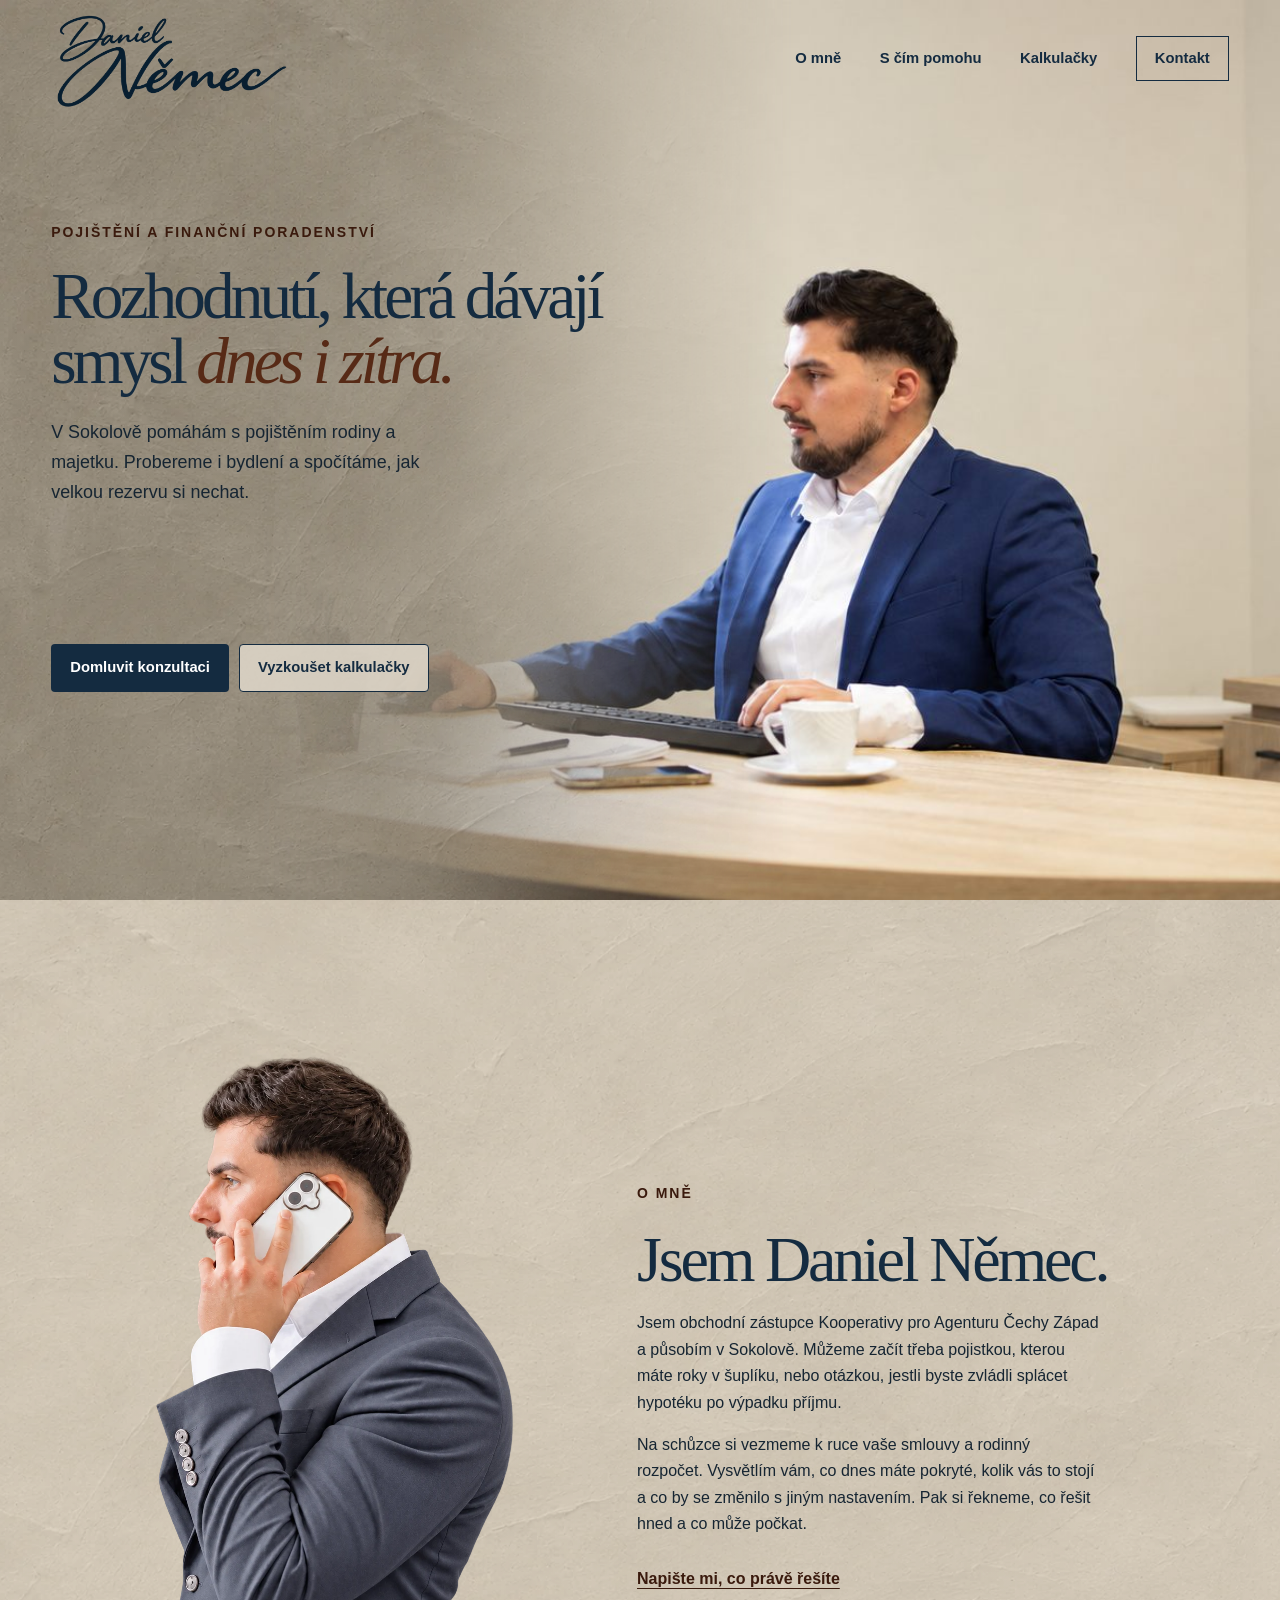
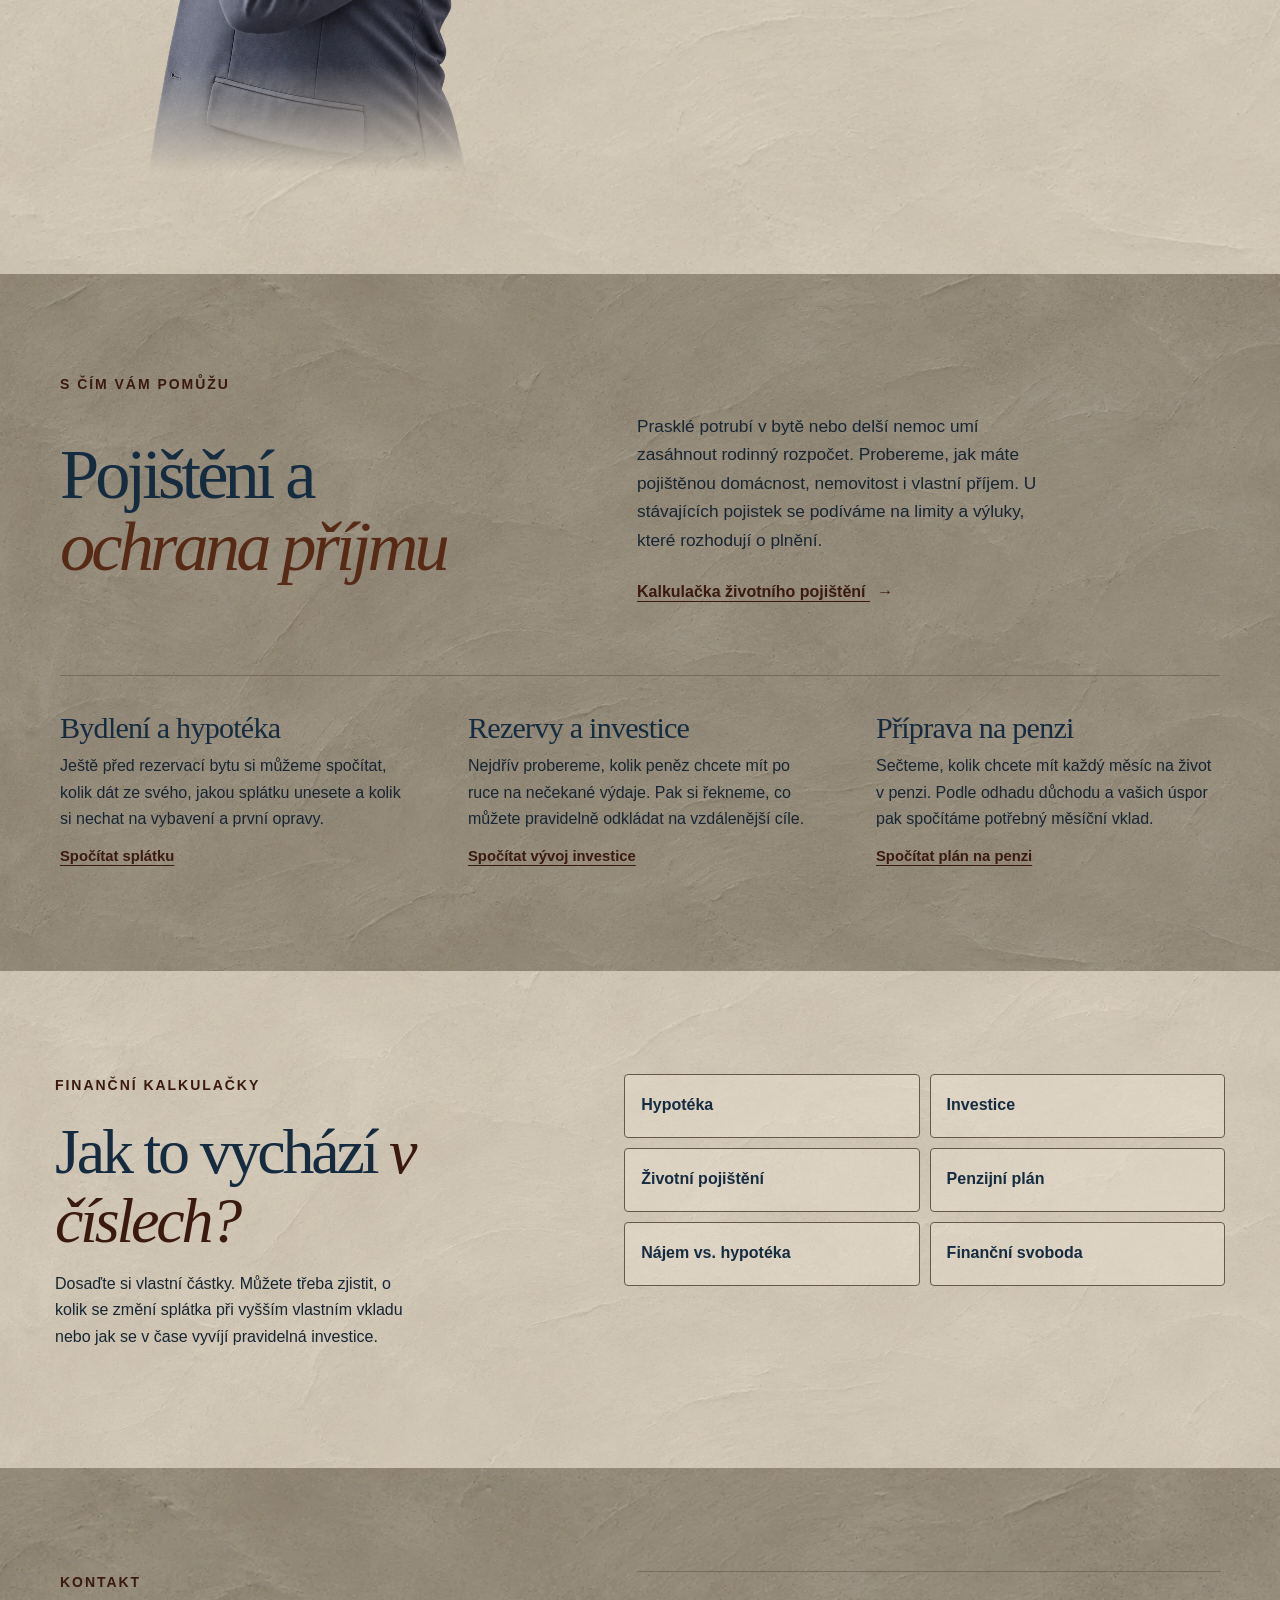
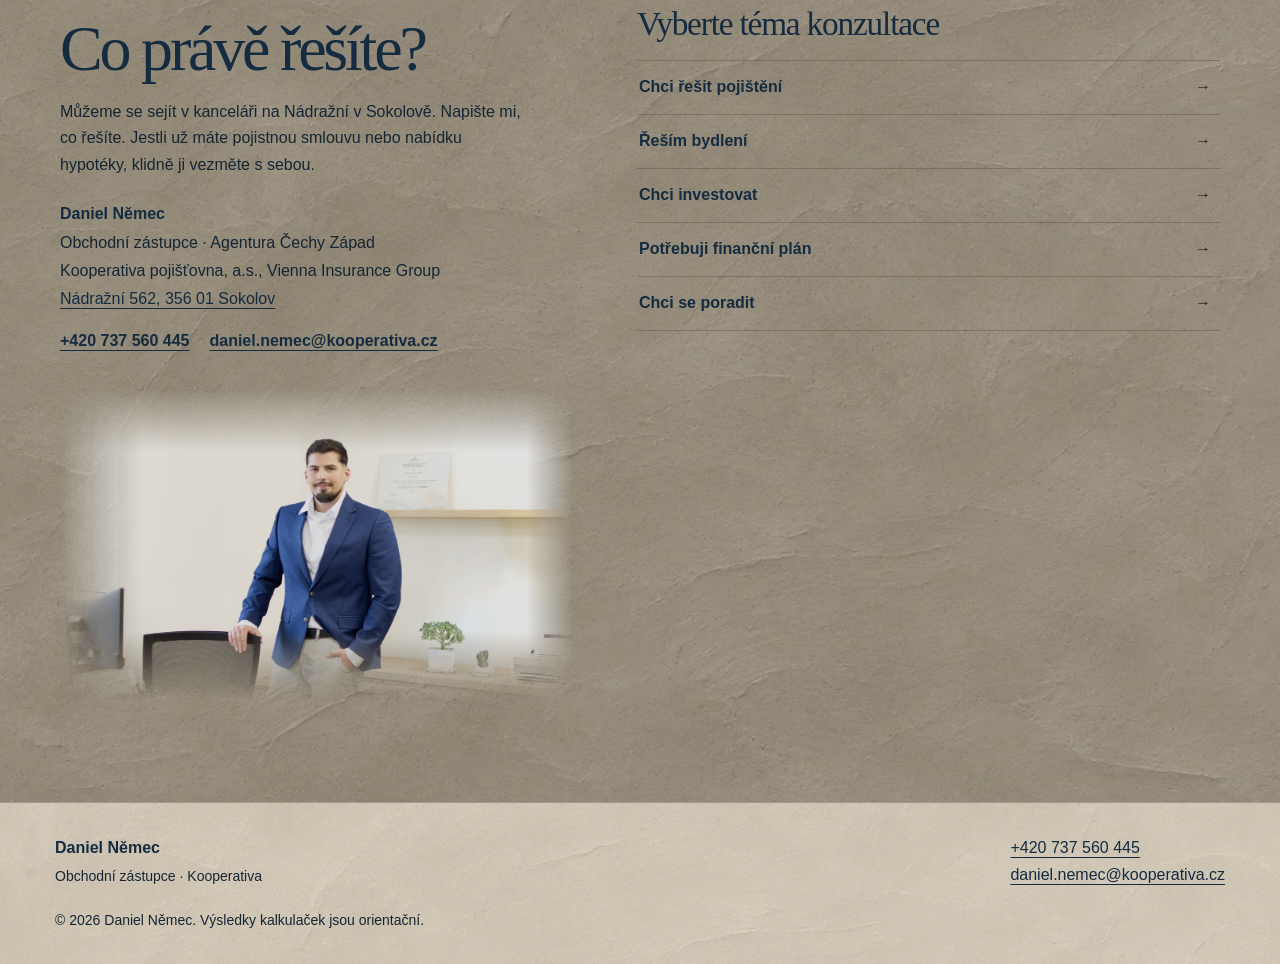
==== index.html @ 89a4170e "Add personal Sokolov-focused copy and search metadata" ====
<!doctype html>
<html lang="cs">
<head>
  <meta charset="utf-8">
  <meta name="viewport" content="width=device-width, initial-scale=1">
  <meta name="description" content="Daniel Němec, obchodní zástupce Kooperativy v Sokolově. Probereme pojištění rodiny a majetku, bydlení a finanční rezervy. Domluvte si schůzku na Nádražní 562.">
  <meta name="theme-color" content="#f8f6f1">
  <title>Finanční poradce v Sokolově | Daniel Němec</title>
  <link rel="canonical" href="https://mnanalysiscz-collab.github.io/DanielNemecweb/">
  <script type="application/ld+json">
    {
      "@context": "https://schema.org",
      "@type": "Person",
      "@id": "https://mnanalysiscz-collab.github.io/DanielNemecweb/#daniel-nemec",
      "name": "Daniel Němec",
      "url": "https://mnanalysiscz-collab.github.io/DanielNemecweb/",
      "image": "https://mnanalysiscz-collab.github.io/DanielNemecweb/assets/daniel-kancelar.webp",
      "jobTitle": "Obchodní zástupce Kooperativy",
      "telephone": "+420737560445",
      "email": "daniel.nemec@kooperativa.cz",
      "affiliation": {
        "@type": "Organization",
        "name": "Kooperativa pojišťovna, a.s., Vienna Insurance Group",
        "url": "https://www.koop.cz/"
      },
      "workLocation": {
        "@type": "Place",
        "address": {
          "@type": "PostalAddress",
          "streetAddress": "Nádražní 562",
          "addressLocality": "Sokolov",
          "postalCode": "356 01",
          "addressCountry": "CZ"
        }
      }
    }
  </script>
  <link rel="stylesheet" href="styles.css?v=kontakt-na-sterce-1">
  <script src="script.js?v=scroll-cisty-1" defer></script>
</head>
<body class="home-page">
  <a class="skip-link" href="#top">Přejít k obsahu</a>
  <header class="site-header">
    <div class="header-inner">
      <a class="brand" href="index.html" aria-label="Daniel Němec – úvod">
        <img src="assets/logo-daniel-nemec-smycka.webp" alt="Daniel Němec" width="860" height="381">
      </a>
      <button class="menu-toggle" type="button" aria-expanded="false" aria-controls="site-nav">Menu</button>
      <nav class="main-nav" id="site-nav" aria-label="Hlavní navigace">
        <a href="index.html#o-mne">O mně</a>
        <a href="index.html#sluzby">S čím pomohu</a>
        <a href="kalkulacky.html">Kalkulačky</a>
        <a class="nav-cta" href="index.html#kontakt">Kontakt</a>
      </nav>
    </div>
  </header>
  <main id="top" tabindex="-1">
    <section class="hero" aria-labelledby="hero-title">
      <img class="hero-photo" src="assets/hero-wide.jpg" alt="Daniel Němec při práci v kanceláři" width="1875" height="839" fetchpriority="high">
      <div class="container hero-inner">
        <div class="hero-copy">
          <p class="section-label">Pojištění a finanční poradenství</p>
          <h1 id="hero-title">Rozhodnutí, která dávají smysl <em>dnes i zítra.</em></h1>
          <p class="hero-lead">V Sokolově pomáhám s pojištěním rodiny a majetku. Probereme i bydlení a spočítáme, jak velkou rezervu si nechat.</p>
          <div class="hero-actions">
            <a class="button button-primary" href="#kontakt">Domluvit konzultaci</a>
            <a class="button button-outline" href="kalkulacky.html">Vyzkoušet kalkulačky</a>
          </div>
        </div>
      </div>
    </section>

    <section class="plaster-section plaster-section--light" id="o-mne" aria-labelledby="about-title">
      <div class="container section about">
        <figure class="portrait">
          <img src="assets/daniel-portret-cely.webp" alt="Daniel Němec při telefonátu" width="1024" height="1536" loading="lazy" decoding="async">
        </figure>
        <div class="about-copy">
          <p class="section-label">O mně</p>
          <h2 id="about-title">Jsem Daniel Němec.</h2>
          <p>Jsem obchodní zástupce Kooperativy pro Agenturu Čechy Západ a působím v Sokolově. Můžeme začít třeba pojistkou, kterou máte roky v šuplíku, nebo otázkou, jestli byste zvládli splácet hypotéku po výpadku příjmu.</p>
          <p>Na schůzce si vezmeme k ruce vaše smlouvy a rodinný rozpočet. Vysvětlím vám, co dnes máte pokryté, kolik vás to stojí a co by se změnilo s jiným nastavením. Pak si řekneme, co řešit hned a co může počkat.</p>
          <a class="text-link" href="#kontakt">Napište mi, co právě řešíte</a>
        </div>
      </div>
    </section>

    <section class="section services" id="sluzby" aria-labelledby="services-title">
      <div class="container services-inner">
        <h2 class="section-label" id="services-title">S čím vám pomůžu</h2>
        <article class="service-feature">
          <h3>Pojištění a <em>ochrana příjmu</em></h3>
          <div class="service-feature-copy">
            <p>Prasklé potrubí v bytě nebo delší nemoc umí zasáhnout rodinný rozpočet. Probereme, jak máte pojištěnou domácnost, nemovitost i vlastní příjem. U stávajících pojistek se podíváme na limity a výluky, které rozhodují o plnění.</p>
            <a class="text-link service-feature-link" href="kalkulacky.html#insurance">Kalkulačka životního pojištění <span aria-hidden="true">→</span></a>
          </div>
        </article>
        <div class="service-list">
          <article>
            <h3>Bydlení a hypotéka</h3>
            <p>Ještě před rezervací bytu si můžeme spočítat, kolik dát ze svého, jakou splátku unesete a kolik si nechat na vybavení a první opravy.</p>
            <a class="text-link" href="kalkulacky.html#mortgage">Spočítat splátku</a>
          </article>
          <article>
            <h3>Rezervy a investice</h3>
            <p>Nejdřív probereme, kolik peněz chcete mít po ruce na nečekané výdaje. Pak si řekneme, co můžete pravidelně odkládat na vzdálenější cíle.</p>
            <a class="text-link" href="kalkulacky.html#investment">Spočítat vývoj investice</a>
          </article>
          <article>
            <h3>Příprava na penzi</h3>
            <p>Sečteme, kolik chcete mít každý měsíc na život v penzi. Podle odhadu důchodu a vašich úspor pak spočítáme potřebný měsíční vklad.</p>
            <a class="text-link" href="kalkulacky.html#pension">Spočítat plán na penzi</a>
          </article>
        </div>
      </div>
    </section>

    <section class="section tools" id="kalkulacky" aria-labelledby="tools-title">
      <div class="container tools-inner">
        <div>
          <p class="section-label">Finanční kalkulačky</p>
          <h2 id="tools-title">Jak to vychází <em>v číslech?</em></h2>
          <p>Dosaďte si vlastní částky. Můžete třeba zjistit, o kolik se změní splátka při vyšším vlastním vkladu nebo jak se v čase vyvíjí pravidelná investice.</p>
        </div>
        <nav class="tool-links" aria-label="Vyberte kalkulačku">
          <a href="kalkulacky.html#mortgage">Hypotéka</a>
          <a href="kalkulacky.html#investment">Investice</a>
          <a href="kalkulacky.html#insurance">Životní pojištění</a>
          <a href="kalkulacky.html#pension">Penzijní plán</a>
          <a href="kalkulacky.html#rentbuy">Nájem vs. hypotéka</a>
          <a href="kalkulacky.html#freedom">Finanční svoboda</a>
        </nav>
      </div>
    </section>

    <section class="plaster-section" id="kontakt" aria-labelledby="contact-title">
      <div class="container section contact">
        <div class="contact-copy">
          <p class="section-label">Kontakt</p>
          <h2 id="contact-title">Co právě řešíte?</h2>
          <p>Můžeme se sejít v kanceláři na Nádražní v Sokolově. Napište mi, co řešíte. Jestli už máte pojistnou smlouvu nebo nabídku hypotéky, klidně ji vezměte s sebou.</p>
          <address>
            <strong>Daniel Němec</strong>
            <span>Obchodní zástupce · Agentura Čechy Západ</span>
            <span>Kooperativa pojišťovna, a.s., Vienna Insurance Group</span>
            <a href="https://www.google.com/maps/search/?api=1&amp;query=N%C3%A1dra%C5%BEn%C3%AD+562%2C+Sokolov">Nádražní 562, 356 01 Sokolov</a>
          </address>
          <div class="contact-direct">
            <a href="tel:+420737560445">+420 737 560 445</a>
            <a href="mailto:daniel.nemec@kooperativa.cz">daniel.nemec@kooperativa.cz</a>
          </div>
        </div>
        <div class="contact-journey">
          <div class="contact-step" id="futureStep">
            <h3>Vyberte téma konzultace</h3>
            <div class="future-picker" role="group" aria-label="Téma konzultace">
              <button class="future-option" type="button" data-future="Jistota pro rodinu" data-message="Ochrana příjmu a rodiny">Chci řešit pojištění <span aria-hidden="true">→</span></button>
              <button class="future-option" type="button" data-future="Vlastní bydlení" data-message="Hypotéka a financování bydlení">Řeším bydlení <span aria-hidden="true">→</span></button>
              <button class="future-option" type="button" data-future="Finanční nezávislost" data-message="Investice a budování majetku">Chci investovat <span aria-hidden="true">→</span></button>
              <button class="future-option" type="button" data-future="Dlouhodobý finanční plán" data-message="Komplexní finanční plán">Potřebuji finanční plán <span aria-hidden="true">→</span></button>
              <button class="future-option" type="button" data-future="Chci se poradit" data-message="Obecný dotaz – chci se poradit">Chci se poradit <span aria-hidden="true">→</span></button>
            </div>
            <noscript><p>Formulář vyžaduje JavaScript. Můžete mi napsat přímo na <a href="mailto:daniel.nemec@kooperativa.cz">daniel.nemec@kooperativa.cz</a>.</p></noscript>
          </div>

          <div class="contact-step" id="formStep" hidden>
            <form class="contact-form" id="contactForm" action="https://formsubmit.co/daniel.nemec@kooperativa.cz" method="POST" novalidate>
              <input type="hidden" name="_subject" id="contactSubject" value="Nová poptávka z webu Daniela Němce">
              <input type="hidden" name="_template" value="table">
              <input type="text" name="_honey" tabindex="-1" autocomplete="off" hidden>
              <input type="hidden" name="tema" id="futureInput">
              <div class="contact-form-head">
                <div><h3>Nechte mi na sebe kontakt</h3><p id="selectedFuture"></p></div>
                <button class="text-link" id="changeFuture" type="button">Změnit téma</button>
              </div>
              <div class="form-row">
                <label>Jméno a příjmení<input type="text" name="jmeno" autocomplete="name" required></label>
                <label>Telefon<input type="tel" name="telefon" autocomplete="tel" required></label>
              </div>
              <label>E-mail<input type="email" name="email" autocomplete="email" required></label>
              <label><span>Co aktuálně řešíte? <span class="contact-optional">(volitelné)</span></span><textarea name="zprava" rows="4" placeholder="Stačí pár vět."></textarea></label>
              <label class="consent"><input type="checkbox" name="souhlas" value="ano" required><span>Souhlasím se zpracováním údajů za účelem zpětného kontaktování.</span></label>
              <button class="button button-primary" type="submit">Odeslat zprávu <span aria-hidden="true">→</span></button>
              <p class="contact-note">Zpráva přijde na daniel.nemec@kooperativa.cz. První rozhovor je nezávazný.</p>
              <p class="contact-note">Odeslání zajišťuje <a href="https://formsubmit.co/privacy.pdf" target="_blank" rel="noopener noreferrer">FormSubmit</a>. Před odesláním můžete být vyzváni k ověření proti spamu.</p>
              <p class="form-status" id="formStatus" role="status"></p>
            </form>
          </div>
        </div>
        <figure class="contact-photo">
          <img class="office-photo" src="assets/daniel-kancelar.webp" alt="Daniel Němec v kanceláři v Sokolově" width="1600" height="1068" loading="lazy" decoding="async">
        </figure>
      </div>
    </section>
  </main>

  <footer class="site-footer">
    <div class="container footer-inner">
      <div><strong>Daniel Němec</strong><p>Obchodní zástupce · Kooperativa</p></div>
      <div class="footer-contact"><a href="tel:+420737560445">+420 737 560 445</a><a href="mailto:daniel.nemec@kooperativa.cz">daniel.nemec@kooperativa.cz</a></div>
      <p class="footer-legal">© <span id="year">2026</span> Daniel Němec. Výsledky kalkulaček jsou orientační.</p>
    </div>
  </footer>
  <script src="contact.js?v=kontakt-na-sterce-1" defer></script>
</body>
</html>
---- styles.css ----
:root {
  --ink: #142b40;
  --muted: #162532;
  --paper: #f8f6f1;
  --plaster-image: url("assets/sterka-beton-relief.webp");
  --plaster-tone: linear-gradient(#2b262138, #2b262138);
  --plaster-light-tone: linear-gradient(#f5ebdd70, #f5ebdd70);
  --plaster-dark-tone: linear-gradient(#22232bce, #22232bce);
  --plaster-base: #c3baaa;
  --brand-height: clamp(88px, 7.7vw, 112px);
  --header-height: calc(var(--brand-height) + 12px);
  --white: #fff;
  --line: #dbd9d4;
  --accent: #3a1a0d;
  --accent-light: #f3b399;
  --serif: Georgia, "Times New Roman", serif;
  --sans: "Segoe UI", Arial, sans-serif;
}
* { box-sizing: border-box; }
html { scroll-behavior: smooth; scroll-padding-top: calc(var(--header-height) + 12px); }
body { margin: 0; background: var(--plaster-base); color: var(--ink); font: 1rem/1.65 var(--sans); }
img { display: block; max-width: 100%; height: auto; }
a { color: inherit; text-underline-offset: .23em; }
button, input, textarea, select { font: inherit; }
button { cursor: pointer; }
:focus-visible { outline: 2px solid var(--accent); outline-offset: 4px; }
[hidden] { display: none !important; }
.container { width: min(1170px, 100% - 104px); margin-inline: auto; }
.section { padding-block: clamp(64px, 8vw, 112px); }
h1, h2, h3 { margin: 0; font-family: var(--serif); font-weight: 400; line-height: 1.08; }
h2 { font-size: clamp(2.45rem, 5vw, 4.45rem); letter-spacing: -.05em; }
h3 { font-size: 1.62rem; }
em { color: var(--accent); }
.section-label { display: block; margin: 0 0 20px; color: var(--accent); font-size: .875rem; font-weight: 700; letter-spacing: .14em; text-transform: uppercase; }
.skip-link { position: fixed; z-index: 20; top: 12px; left: 12px; padding: 12px; background: var(--white); opacity: 0; pointer-events: none; }
.skip-link:focus { opacity: 1; pointer-events: auto; }
.site-header {
  --active-brand-height: var(--brand-height);
  position: fixed;
  inset: 0 0 auto;
  z-index: 10;
  background:
    var(--plaster-tone),
    var(--plaster-base) var(--plaster-image) center 42% / cover no-repeat;
  border-bottom: 1px solid #a2998c;
}
.header-inner { width: min(1290px, 100% - 104px); min-height: calc(var(--active-brand-height) + 12px); margin-inline: auto; display: flex; align-items: center; justify-content: space-between; gap: 24px; }
.brand {
  display: flex;
  align-items: center;
  flex-shrink: 0;
  height: var(--active-brand-height);
  transition: height .3s ease;
}
.brand img {
  width: auto;
  height: 100%;
  transform-origin: left center;
  transition: transform .25s ease, filter .25s ease;
}
.brand:focus-visible img {
  transform: translateY(-2px) scale(1.035);
  filter: drop-shadow(0 3px 7px #63301d55);
}
@media (hover: hover) {
  .brand:hover img {
    transform: translateY(-2px) scale(1.035);
    filter: drop-shadow(0 3px 7px #63301d55);
  }
}
.site-header.is-compact { --active-brand-height: clamp(43px, 4.2vw, 57px); }
.header-inner { transition: min-height .3s ease; }
.calculator-page { padding-top: calc(var(--header-height) + 1px); }
.main-nav { display: flex; align-items: center; gap: clamp(18px, 3vw, 42px); }
.main-nav a { font-size: .925rem; font-weight: 650; text-decoration: none; }
.main-nav a:hover, .main-nav a[aria-current] { color: var(--accent); text-decoration: underline; }
.main-nav .nav-cta { border: 1px solid var(--ink); padding: 9px 18px; }
.menu-toggle { display: none; }

.home-page {
  --home-content-width: min(1600px, 100% - clamp(56px, 8vw, 150px));
}
.home-page .site-header {
  pointer-events: none;
  background: transparent;
  border: 0;
}
.home-page .header-inner > * { pointer-events: auto; }
.home-page .site-header::before {
  content: "";
  position: absolute;
  inset: 0 0 -30px;
  z-index: -1;
  background:
    var(--plaster-tone),
    var(--plaster-base) var(--plaster-image) center 42% / cover no-repeat;
  mask-image: linear-gradient(#000 0 calc(100% - 38px), transparent);
  opacity: 0;
  transition: opacity .2s ease;
}
.home-page .site-header.is-past-hero::before { opacity: 1; }
.home-page .header-inner {
  width: var(--home-content-width);
}
.home-page .site-header:not(.is-compact) {
  --active-brand-height: calc(var(--brand-height) + clamp(5px, .52vw, 10px));
}

.hero {
  position: relative;
  isolation: isolate;
  overflow: hidden;
  background:
    var(--plaster-tone),
    var(--plaster-base) var(--plaster-image) left center / cover no-repeat;
}
.hero-photo {
  position: absolute;
  z-index: -1;
  inset: 0;
  width: 100%;
  height: 100%;
  object-fit: cover;
  object-position: 62% center;
  mask-image: linear-gradient(90deg, transparent 20%, #0002 34%, #000a 49%, #000 62%);
}
.hero-inner {
  display: grid;
  align-items: center;
  min-height: clamp(540px, 49vw, 715px);
  padding-block: 48px;
}
.home-page .hero-inner {
  width: var(--home-content-width);
  min-height: 100vh;
  min-height: 100svh;
  padding-top: calc(48px + var(--header-height));
}
.hero-copy {
  max-width: min(55%, 610px);
  margin-block-start: clamp(0px, calc(30svh - 186px), 112px);
}
.hero-copy > :is(.section-label, h1, .hero-lead) {
  position: relative;
  inset-block-start: clamp(-12px, calc(34px - 5svh), 0px);
}
.hero h1 { font-size: clamp(3rem, 5.1vw, 5.3rem); line-height: .99; letter-spacing: -.06em; }
.hero h1 em { color: #572a16; display: inline-block; }
.hero-lead { max-width: 410px; margin: 25px 0 clamp(42px, 3.1vw, 56px); color: var(--muted); font-size: clamp(1rem, 1.4vw, 1.14rem); }
@media (min-width: 721px) and (min-height: 650px) {
  .home-page .hero {
    /* Anchor the vertical crop at the top edge of the monitor in the photo. */
    --monitor-position: .375;
  }
  .home-page .hero-photo { object-position: 62% calc(100% * var(--monitor-position)); }
  .home-page .hero-inner {
    --hero-title-size: clamp(3rem, min(5.1vw, calc(17svh - 3.4rem)), 5.3rem);
    --hero-monitor-top: calc(100svh * var(--monitor-position));
    align-content: start;
    padding-top: max(
      calc(var(--header-height) + 18px),
      calc(var(--hero-monitor-top) - 3.6rem - .9 * var(--hero-title-size))
    );
  }
  .home-page .hero-copy { margin-block-start: 0; }
  .home-page .hero-copy > :is(.section-label, h1, .hero-lead) { inset-block-start: 0; }
  .home-page .hero h1 { font-size: var(--hero-title-size); }
  .home-page .hero-actions { padding-block-start: min(100px, calc(15svh - 40px), calc((100vw - 720px) / 3)); }
}
.hero-actions { display: flex; flex-wrap: wrap; gap: 10px; }
.hero .button-outline { background: #ded6c9df; }
.hero .button-outline:hover { background: #e9e0d2; }
.button { display: inline-flex; justify-content: center; align-items: center; min-height: 48px; padding: 10px 18px; border: 1px solid transparent; border-radius: 4px; font-size: .925rem; line-height: 1.35; font-weight: 700; text-decoration: none; }
.button-primary { background: var(--ink); color: var(--white); }
.button-primary:hover { background: #26465e; }
.button-outline { border-color: var(--ink); color: var(--ink); }
.button-outline:hover { background: #ffffff75; }
.text-link { display: inline-block; padding: 0; border: 0; background: none; color: var(--accent); font-weight: 700; text-decoration: underline; text-underline-offset: .25em; }

.plaster-section {
  background:
    var(--plaster-tone),
    var(--plaster-base) var(--plaster-image) center / cover no-repeat;
}
.plaster-section--light { --plaster-tone: var(--plaster-light-tone); }
.about {
  width: min(1160px, var(--home-content-width));
  display: grid;
  grid-template-columns: minmax(0, .88fr) minmax(0, 1fr);
  align-items: center;
  gap: clamp(30px, 5vw, 80px);
}
.portrait { margin: 0; }
.portrait img {
  width: 100%;
  height: auto;
  mask-image: linear-gradient(to bottom, #000 86%, transparent 100%);
}
.about-copy p:not(.section-label), .contact-copy > p:not(.section-label) { max-width: 52ch; color: var(--muted); }
.about-copy a { margin-top: 12px; }
.services {
  background:
    var(--plaster-tone),
    var(--plaster-base) var(--plaster-image) center 58% / cover no-repeat;
}
.services-inner { width: min(1160px, var(--home-content-width)); }
.services .section-label { font-family: var(--sans); }
.service-feature {
  display: grid;
  grid-template-columns: minmax(0, .88fr) minmax(0, 1fr);
  align-items: center;
  gap: clamp(20px, 5vw, 80px);
}
.service-feature h3 { font-size: clamp(2.5rem, 5.5vw, 4.95rem); letter-spacing: -.055em; line-height: 1.02; }
.service-feature h3 em { display: block; color: #572a16; }
.service-feature-copy { max-width: 46ch; }
.service-feature-copy p { margin: 0 0 20px; color: var(--muted); font-size: clamp(1rem, 1.35vw, 1.14rem); }
.service-feature-link { padding-block: 5px; }
.service-feature-link span { display: inline-block; margin-inline-start: .45em; }
.service-list {
  display: grid;
  grid-template-columns: repeat(3, minmax(0, 1fr));
  gap: clamp(24px, 5vw, 72px);
  margin-top: clamp(32px, 5vw, 64px);
  border-top: 1px solid #6a5949a6;
  padding-top: clamp(24px, 3vw, 36px);
}
.service-list article { display: flex; flex-direction: column; align-items: flex-start; }
.service-list h3 { font-size: clamp(1.5rem, 2.35vw, 2.05rem); letter-spacing: -.025em; }
.service-list p { margin: 9px 0 12px; color: var(--muted); }
.service-list a { margin-top: auto; font-size: .925rem; }
.services .text-link:hover { color: var(--ink); }

.tools {
  background:
    var(--plaster-light-tone),
    var(--plaster-base) var(--plaster-image) center / cover no-repeat;
}
.tools-inner { display: grid; grid-template-columns: minmax(0, 1fr) minmax(0, 1.22fr); align-items: start; gap: clamp(26px, 6vw, 85px); }
.tools-inner p:not(.section-label) { color: var(--muted); max-width: 41ch; }
.tool-links { display: grid; grid-template-columns: repeat(2, minmax(0, 1fr)); gap: 10px; }
.tool-links a { display: flex; align-items: center; min-height: 64px; padding: 12px 16px; border: 1px solid #66594c; border-radius: 4px; background: #f4ebdc55; text-decoration: none; font-weight: 650; }
.tool-links a:hover { background: #f4ebdcbd; border-color: var(--accent); }

.contact {
  width: min(1160px, var(--home-content-width));
  display: grid;
  grid-template-columns: minmax(0, .88fr) minmax(0, 1fr);
  grid-template-areas: "intro form" "photo form";
  grid-template-rows: auto 1fr;
  column-gap: clamp(30px, 5vw, 80px);
  row-gap: clamp(18px, 3vw, 35px);
  align-items: start;
}
.contact-copy { grid-area: intro; }
.contact address {
  display: grid;
  gap: 2px;
  margin-block: 23px 15px;
  font-style: normal;
  overflow-wrap: anywhere;
}
.contact address strong { font-weight: 750; }
.contact address span { color: var(--muted); }
.contact address a { width: fit-content; }
.contact-direct { display: flex; flex-wrap: wrap; gap: 6px 20px; font-weight: 700; overflow-wrap: anywhere; }
.contact :is(.contact-direct, address) a:hover { color: var(--accent); }
.contact-photo {
  grid-area: photo;
  margin: 0;
  overflow: hidden;
  mask-image: linear-gradient(to right, transparent, #000 16% 91%, transparent),
              linear-gradient(to bottom, transparent, #000 20% 78%, transparent);
  mask-composite: intersect;
}
.office-photo {
  width: 100%;
  aspect-ratio: 1.65;
  object-fit: cover;
  object-position: center 59%;
  filter: brightness(.88) saturate(.86);
  transform: scale(1.24);
  transform-origin: 58% 56%;
}
.contact-journey {
  grid-area: form;
  min-width: 0;
  border-top: 1px solid #6a594999;
  padding-top: clamp(22px, 3vw, 34px);
}
.contact-journey h3 { font-size: clamp(1.65rem, 2.6vw, 2.25rem); letter-spacing: -.035em; }
.future-picker { margin-top: 18px; border-top: 1px solid #6a594980; }
.future-option {
  display: flex;
  justify-content: space-between;
  align-items: center;
  gap: 12px;
  width: 100%;
  min-height: 54px;
  padding: 10px 9px 10px 2px;
  border: 0;
  border-bottom: 1px solid #6a594980;
  background: transparent;
  color: var(--ink);
  font-weight: 750;
  text-align: left;
}
.future-option span { color: var(--accent); }
.future-option:hover, .future-option.is-selected { background: #f4ebdc48; color: var(--accent); }
.contact-form-head { display: flex; align-items: start; justify-content: space-between; gap: 12px; margin-bottom: 20px; }
.contact-form-head p { margin: 6px 0 0; color: var(--accent); font-weight: 650; }
.contact-form-head button { flex-shrink: 0; font-size: .875rem; }
.form-row { display: grid; grid-template-columns: repeat(2, minmax(0, 1fr)); gap: 12px; }
.contact-form label { display: grid; gap: 5px; margin-bottom: 13px; font-weight: 650; font-size: .875rem; }
.contact-optional { color: var(--muted); font-weight: 400; }
.contact-form input:not([type="checkbox"]), .contact-form textarea {
  width: 100%;
  min-height: 44px;
  padding: 9px;
  background: #f5eddfbd;
  color: var(--ink);
  border: 1px solid #746451;
  border-radius: 3px;
  font-size: 1rem;
}
.contact-form textarea { resize: vertical; }
.contact-form .consent { grid-template-columns: auto 1fr; align-items: start; gap: 9px; font-weight: 400; }
.consent input { width: 17px; height: 17px; accent-color: var(--ink); }
.contact-form .button { gap: 12px; }
.contact-note, .form-status { font-size: .875rem; color: var(--muted); overflow-wrap: anywhere; }
.contact-note { margin: 9px 0 0; }
.contact-note a, .form-status { color: var(--accent); }
.form-status:empty { display: none; }
.site-footer {
  padding-block: 32px;
  border-top: 1px solid #a2998c;
  background:
    var(--plaster-light-tone),
    var(--plaster-base) var(--plaster-image) center 72% / cover no-repeat;
}
.footer-inner { display: flex; flex-wrap: wrap; justify-content: space-between; gap: 18px 35px; }
.footer-inner p { margin: 3px 0 0; color: var(--muted); font-size: .875rem; }
.footer-contact { display: grid; overflow-wrap: anywhere; }
.footer-legal { flex-basis: 100%; }

@media (max-width: 1000px) {
  .container, .header-inner { width: min(1170px, 100% - 56px); }
  .home-page { --home-content-width: min(1170px, 100% - 56px); }
}
@media (max-width: 720px) {
  :root { --brand-height: clamp(72px, 20vw, 83px); }
  .container, .header-inner { width: calc(100% - 36px); }
  .menu-toggle { display: block; min-height: 42px; padding-inline: 12px; border: 1px solid var(--line); border-radius: 4px; color: var(--ink); background: transparent; font-weight: 650; }
  .main-nav { display: none; position: absolute; inset: 100% 0 auto; padding: 14px 18px; background: var(--plaster-tone), var(--plaster-base) var(--plaster-image) center 55% / cover no-repeat; border-bottom: 1px solid #a2998c; }
  .main-nav.open { display: grid; gap: 0; }
  .home-page { --home-content-width: calc(100% - 36px); }
  .home-page .header-inner { gap: 14px; }
  .home-page .site-header .menu-toggle { border-color: #75685a; }
  .main-nav a, .main-nav .nav-cta { display: block; padding: 10px 4px; border: 0; }
  .hero-photo {
    position: relative;
    height: clamp(220px, 58vw, 360px);
    object-position: 73% 54%;
    mask-image: linear-gradient(#000 calc(100% - 30px), transparent);
  }
  .home-page .hero {
    display: flex;
    flex-direction: column;
    min-height: 100vh;
    min-height: 100svh;
  }
  .home-page .hero-photo {
    flex-shrink: 0;
    height: calc(clamp(220px, 58vw, 360px) + var(--header-height));
  }
  .hero-inner { min-height: 0; padding-block: 30px 41px; }
  .home-page .hero-inner { flex: 1; min-height: 0; padding-top: 30px; }
  .hero-copy {
    max-width: 580px;
    margin-block-start: clamp(0px, calc(18svh - 137px), 32px);
  }
  .hero h1 { font-size: clamp(2.4rem, 9.2vw, 4.1rem); }
  .hero-lead { margin-block: 18px 35px; }
  .section-label { margin-bottom: 12px; }
  .about, .service-feature, .service-list, .tools-inner, .contact { grid-template-columns: minmax(0, 1fr); }
  .contact { grid-template-areas: "intro" "form" "photo"; grid-template-rows: auto; row-gap: 27px; }
  .service-list article + article { border-top: 1px solid #6a594980; padding-top: 19px; }
  .about-copy { grid-row: 1; }
  .portrait { width: min(100%, 440px); justify-self: center; }
}
@media (max-width: 440px) {
  .form-row { grid-template-columns: minmax(0, 1fr); }
  .contact-form-head { flex-wrap: wrap; }
}
@media (prefers-reduced-motion: reduce) {
  html { scroll-behavior: auto; }
  .header-inner, .brand, .brand img, .home-page .site-header::before { transition: none; }
  .brand img { transform: none !important; }
}
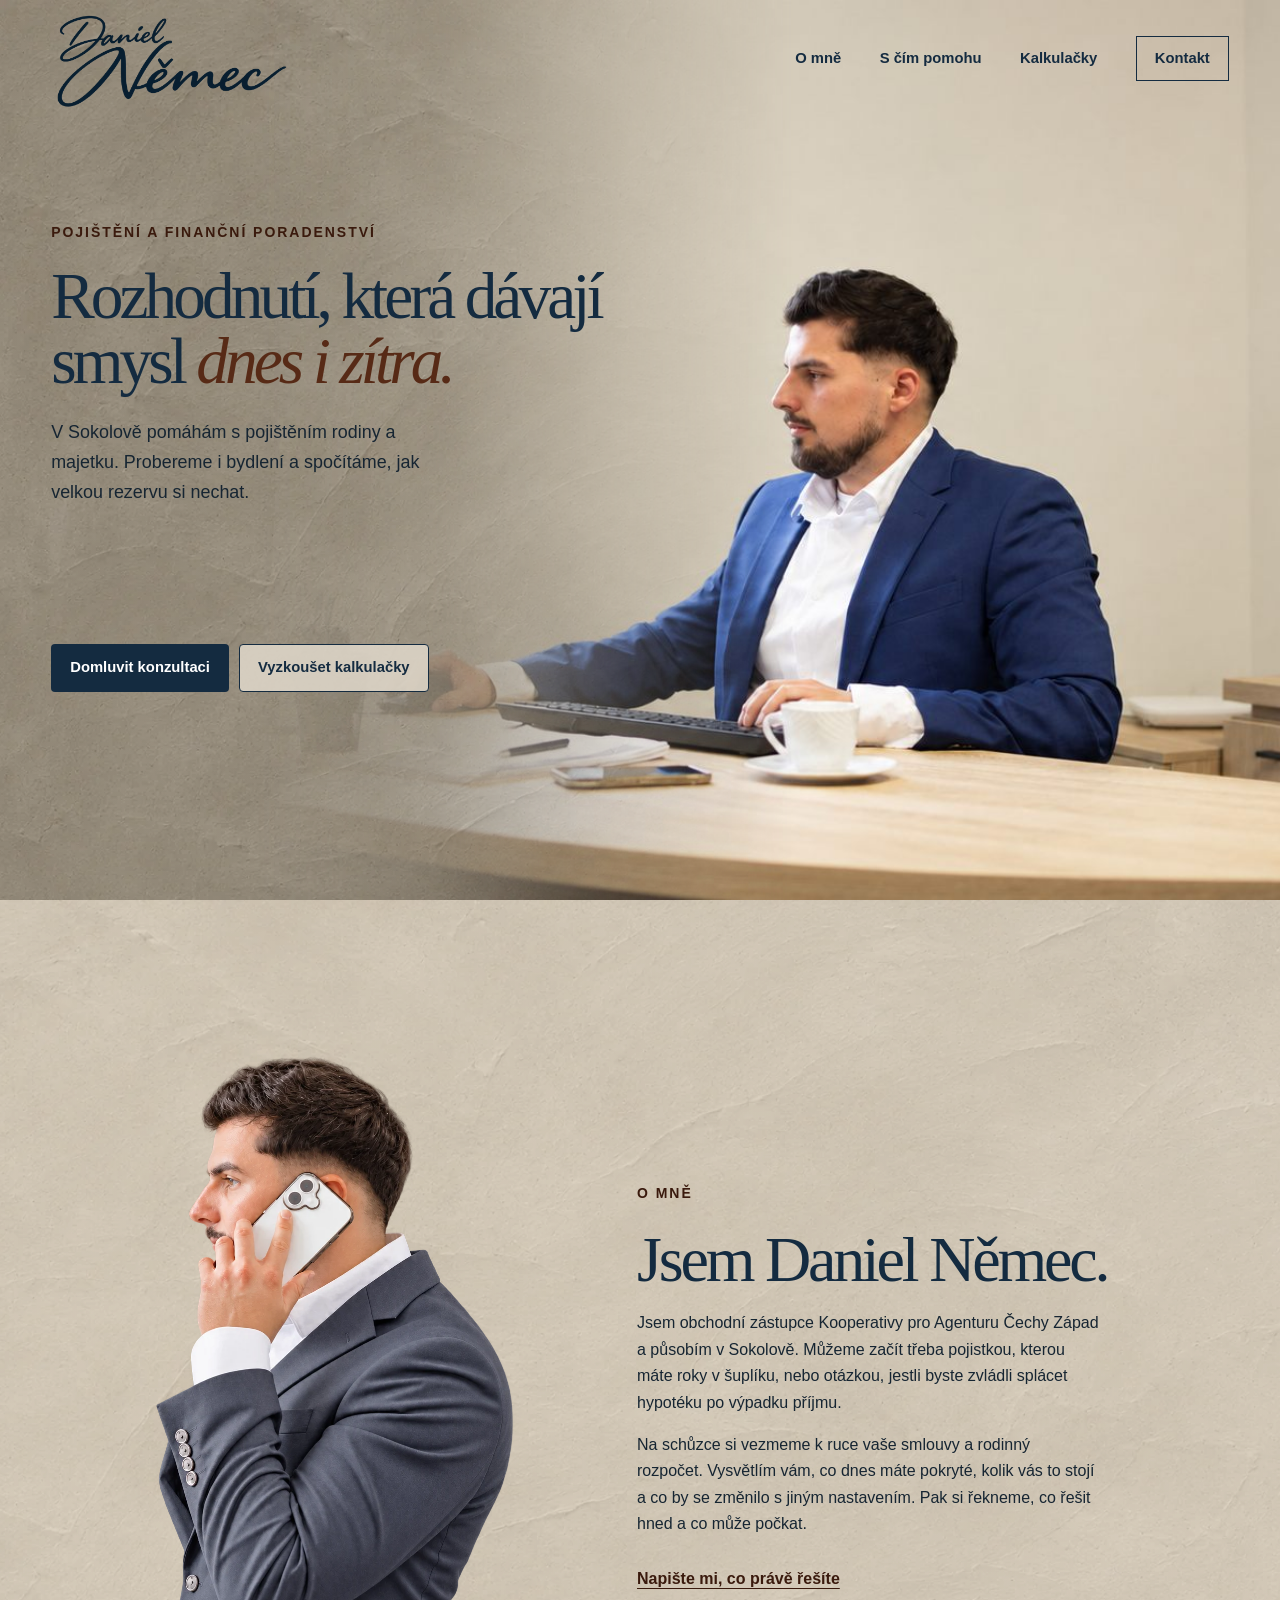
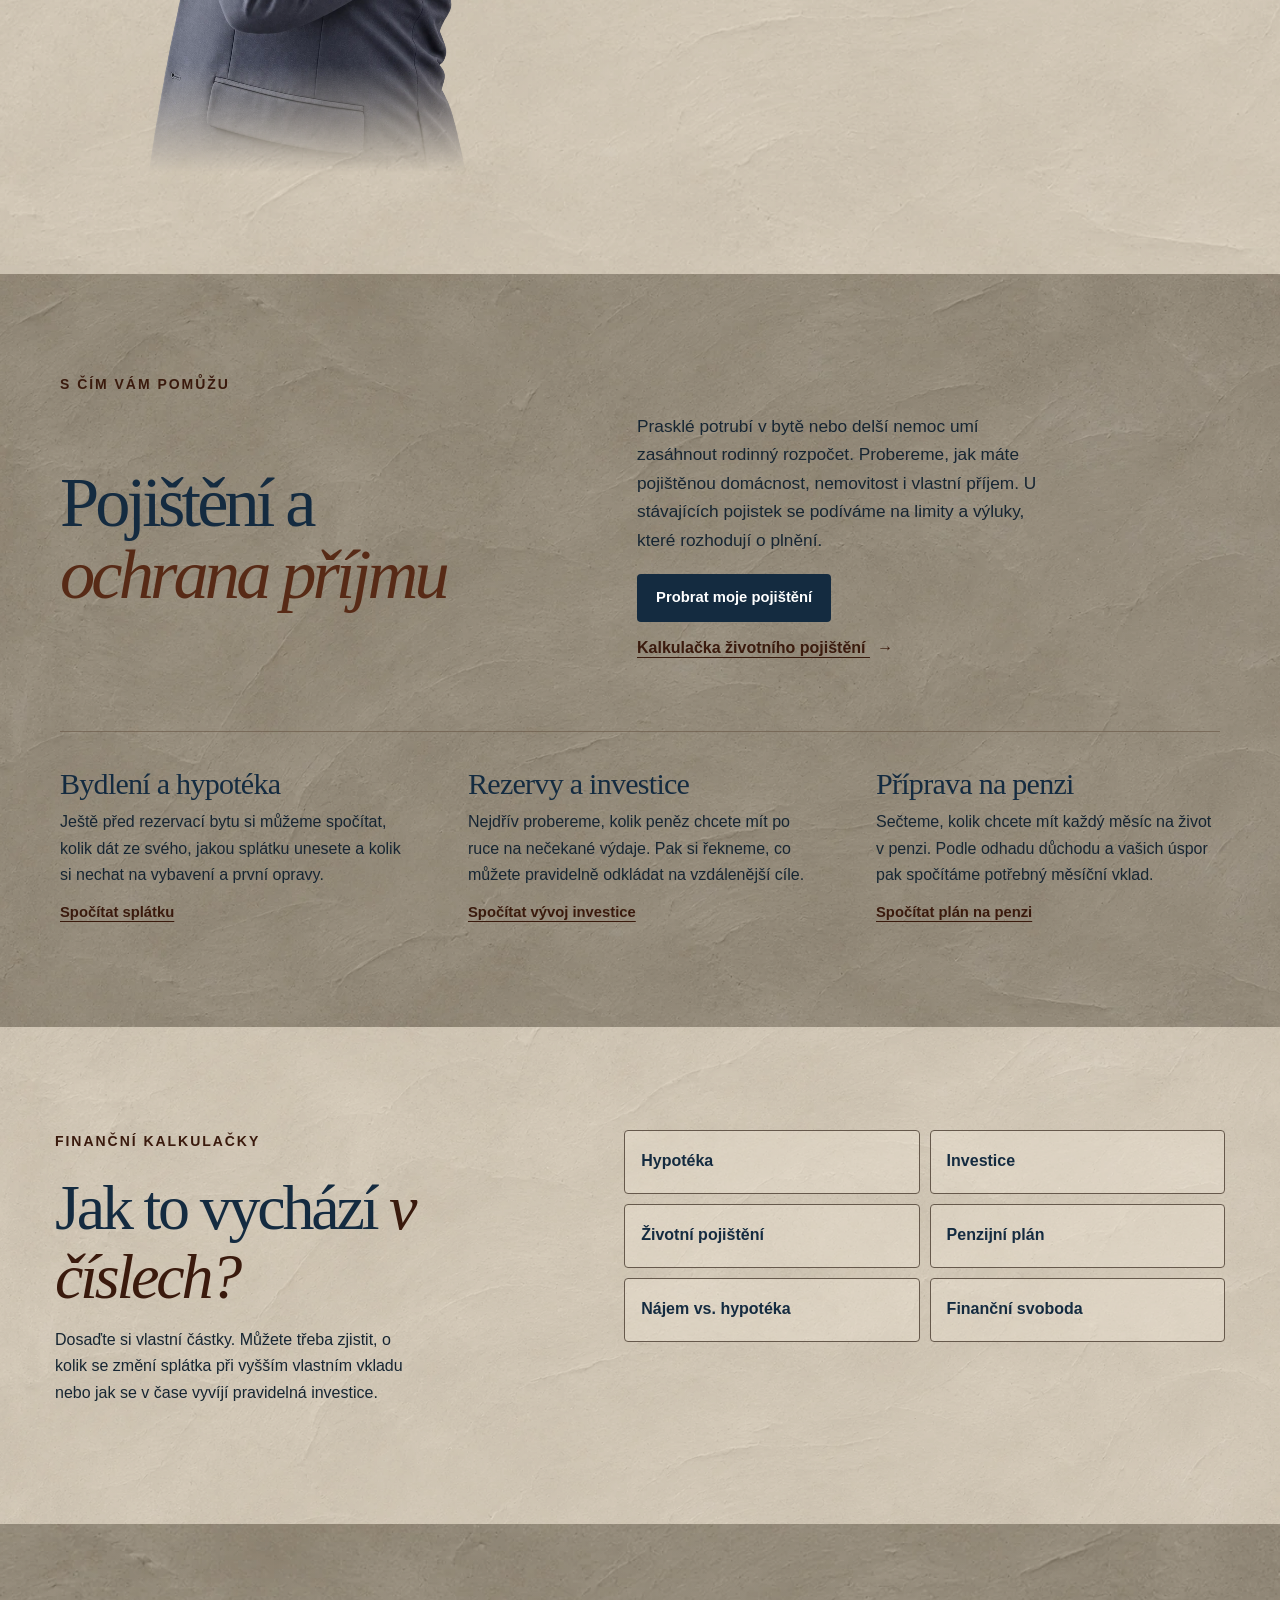
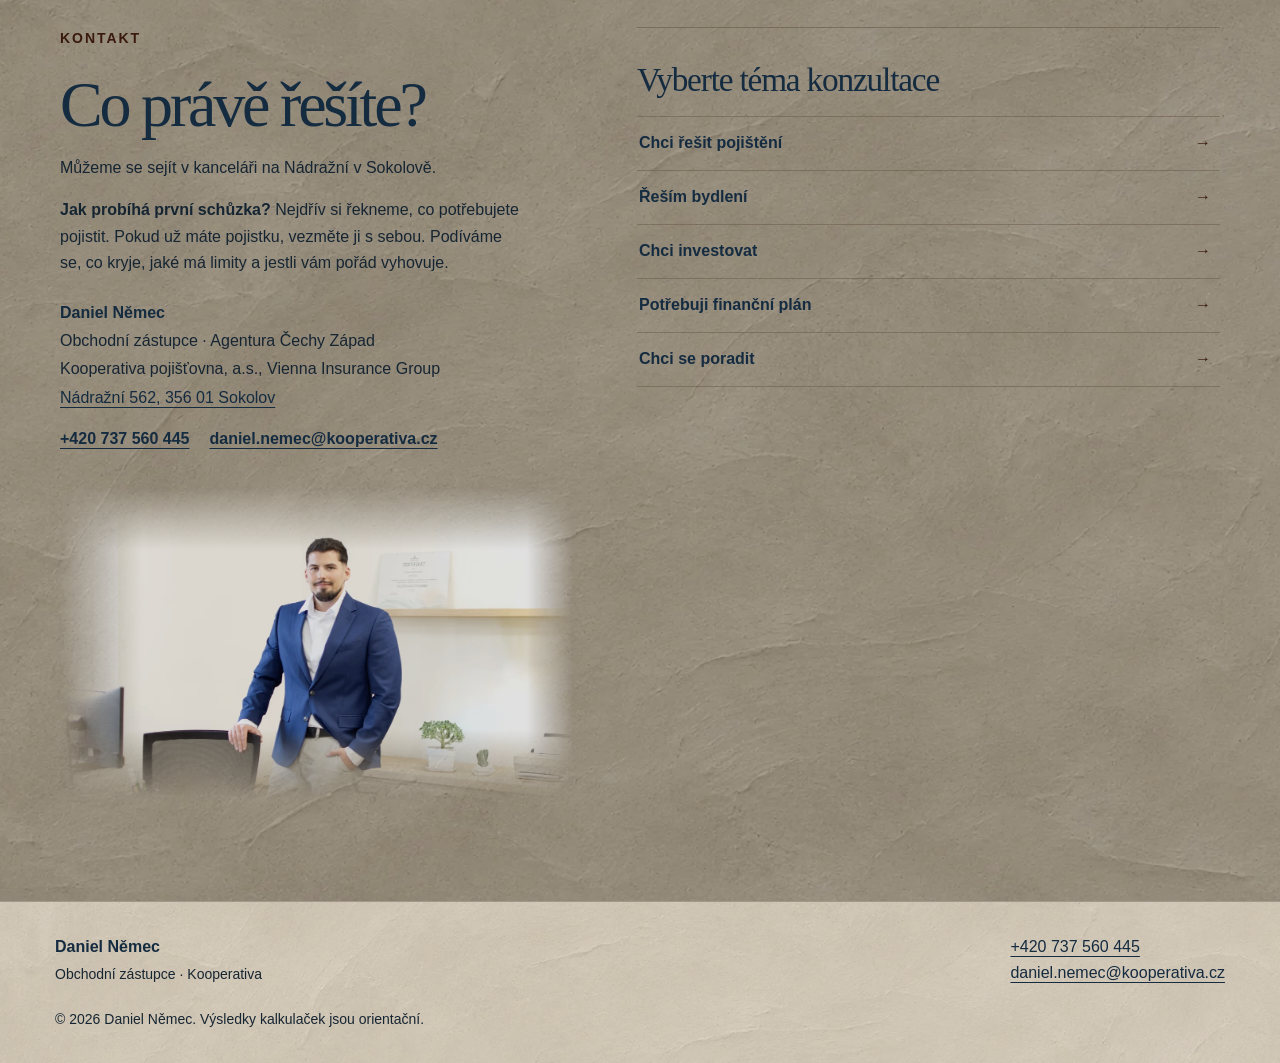
==== commit c1ed64ce: "Add insurance consultation button and first meeting details" ====
--- a/index.html
+++ b/index.html
@@ -35,7 +35,7 @@
       }
     }
   </script>
-  <link rel="stylesheet" href="styles.css?v=kontakt-na-sterce-1">
+  <link rel="stylesheet" href="styles.css?v=konzultace-pojisteni-1">
   <script src="script.js?v=scroll-cisty-1" defer></script>
 </head>
 <body class="home-page">
@@ -92,7 +92,10 @@
           <h3>Pojištění a <em>ochrana příjmu</em></h3>
           <div class="service-feature-copy">
             <p>Prasklé potrubí v bytě nebo delší nemoc umí zasáhnout rodinný rozpočet. Probereme, jak máte pojištěnou domácnost, nemovitost i vlastní příjem. U stávajících pojistek se podíváme na limity a výluky, které rozhodují o plnění.</p>
-            <a class="text-link service-feature-link" href="kalkulacky.html#insurance">Kalkulačka životního pojištění <span aria-hidden="true">→</span></a>
+            <div class="service-feature-actions">
+              <a class="button button-primary" href="index.html?tema=insurance-review#kontaktni-formular">Probrat moje pojištění</a>
+              <a class="text-link service-feature-link" href="kalkulacky.html#insurance">Kalkulačka životního pojištění <span aria-hidden="true">→</span></a>
+            </div>
           </div>
         </article>
         <div class="service-list">
@@ -138,7 +141,8 @@
         <div class="contact-copy">
           <p class="section-label">Kontakt</p>
           <h2 id="contact-title">Co právě řešíte?</h2>
-          <p>Můžeme se sejít v kanceláři na Nádražní v Sokolově. Napište mi, co řešíte. Jestli už máte pojistnou smlouvu nebo nabídku hypotéky, klidně ji vezměte s sebou.</p>
+          <p>Můžeme se sejít v kanceláři na Nádražní v Sokolově.</p>
+          <p><strong>Jak probíhá první schůzka?</strong> Nejdřív si řekneme, co potřebujete pojistit. Pokud už máte pojistku, vezměte ji s sebou. Podíváme se, co kryje, jaké má limity a jestli vám pořád vyhovuje.</p>
           <address>
             <strong>Daniel Němec</strong>
             <span>Obchodní zástupce · Agentura Čechy Západ</span>
@@ -150,7 +154,7 @@
             <a href="mailto:daniel.nemec@kooperativa.cz">daniel.nemec@kooperativa.cz</a>
           </div>
         </div>
-        <div class="contact-journey">
+        <div class="contact-journey" id="kontaktni-formular">
           <div class="contact-step" id="futureStep">
             <h3>Vyberte téma konzultace</h3>
             <div class="future-picker" role="group" aria-label="Téma konzultace">
@@ -201,6 +205,6 @@
       <p class="footer-legal">© <span id="year">2026</span> Daniel Němec. Výsledky kalkulaček jsou orientační.</p>
     </div>
   </footer>
-  <script src="contact.js?v=kontakt-na-sterce-1" defer></script>
+  <script src="contact.js?v=konzultace-pojisteni-1" defer></script>
 </body>
 </html>
--- a/styles.css
+++ b/styles.css
@@ -215,6 +215,12 @@
 .service-feature h3 em { display: block; color: #572a16; }
 .service-feature-copy { max-width: 46ch; }
 .service-feature-copy p { margin: 0 0 20px; color: var(--muted); font-size: clamp(1rem, 1.35vw, 1.14rem); }
+.service-feature-actions {
+  display: flex;
+  flex-wrap: wrap;
+  align-items: center;
+  gap: 8px 20px;
+}
 .service-feature-link { padding-block: 5px; }
 .service-feature-link span { display: inline-block; margin-inline-start: .45em; }
 .service-list {
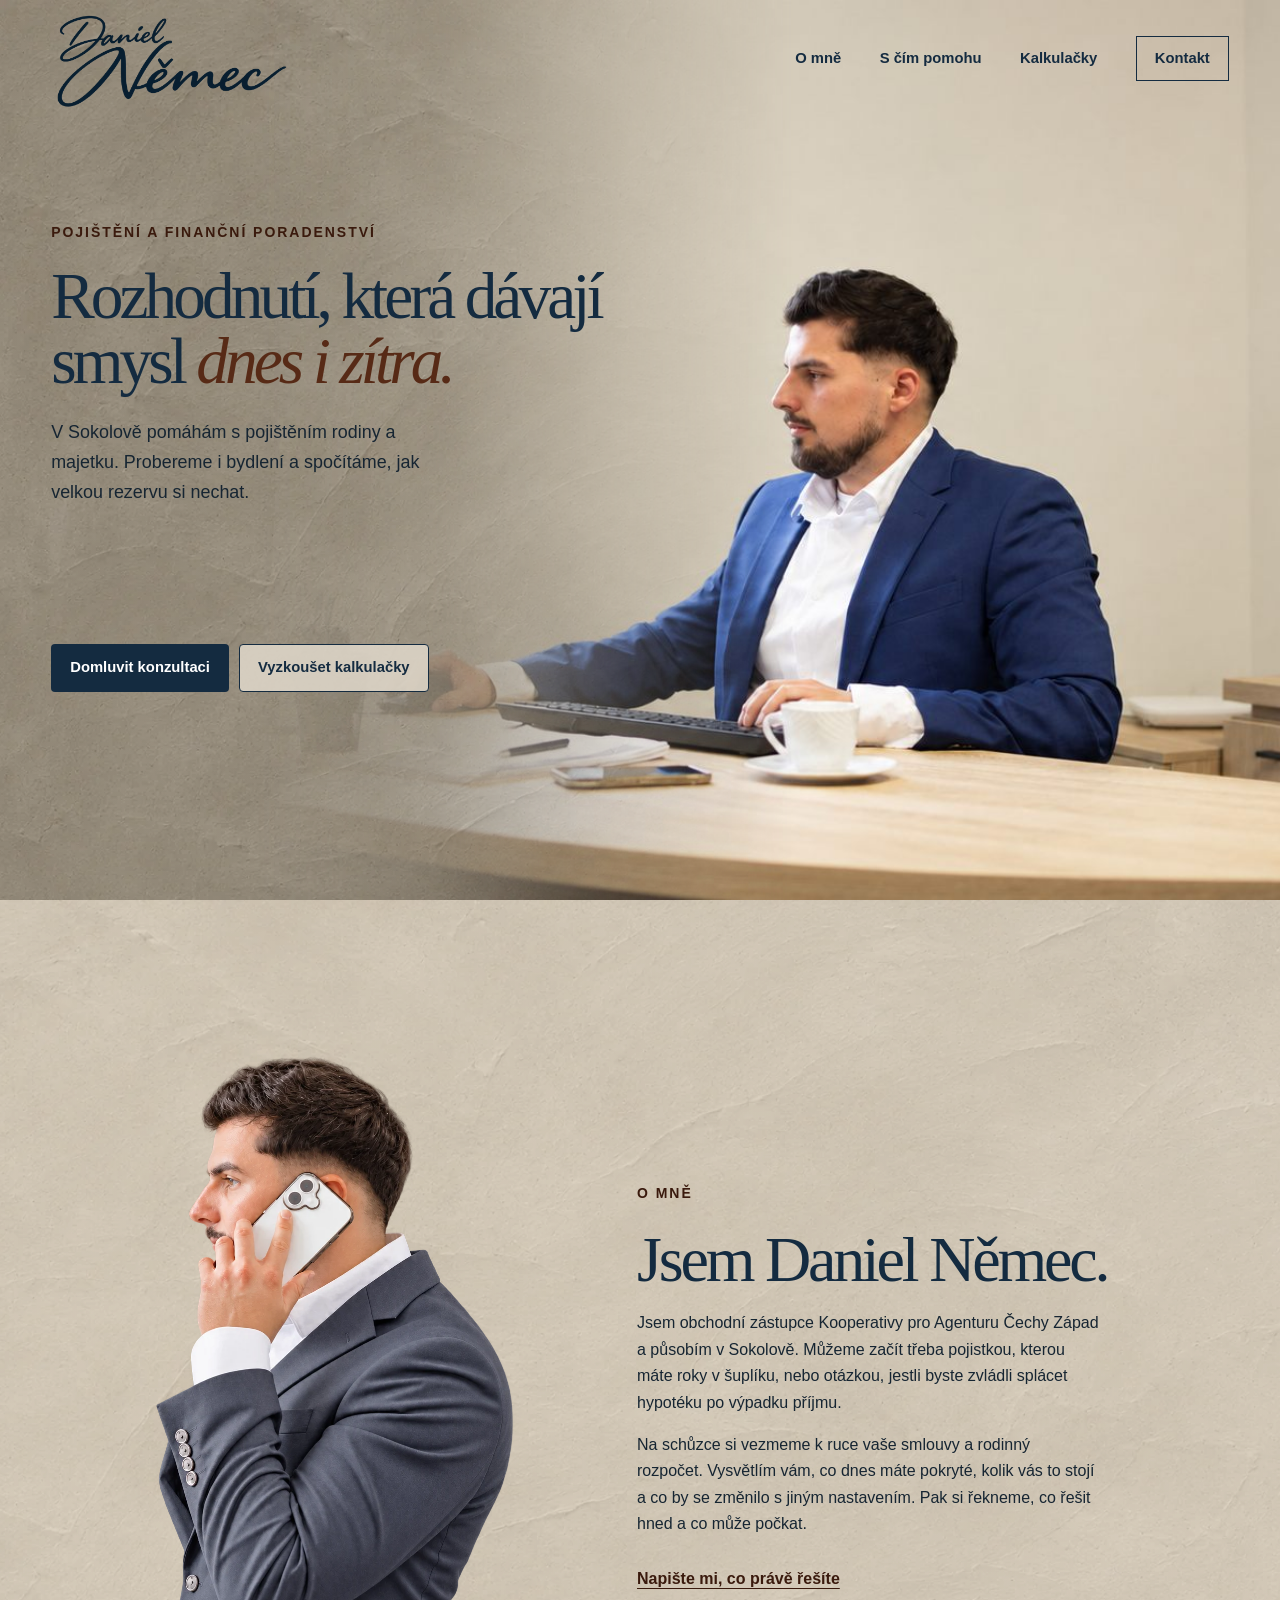
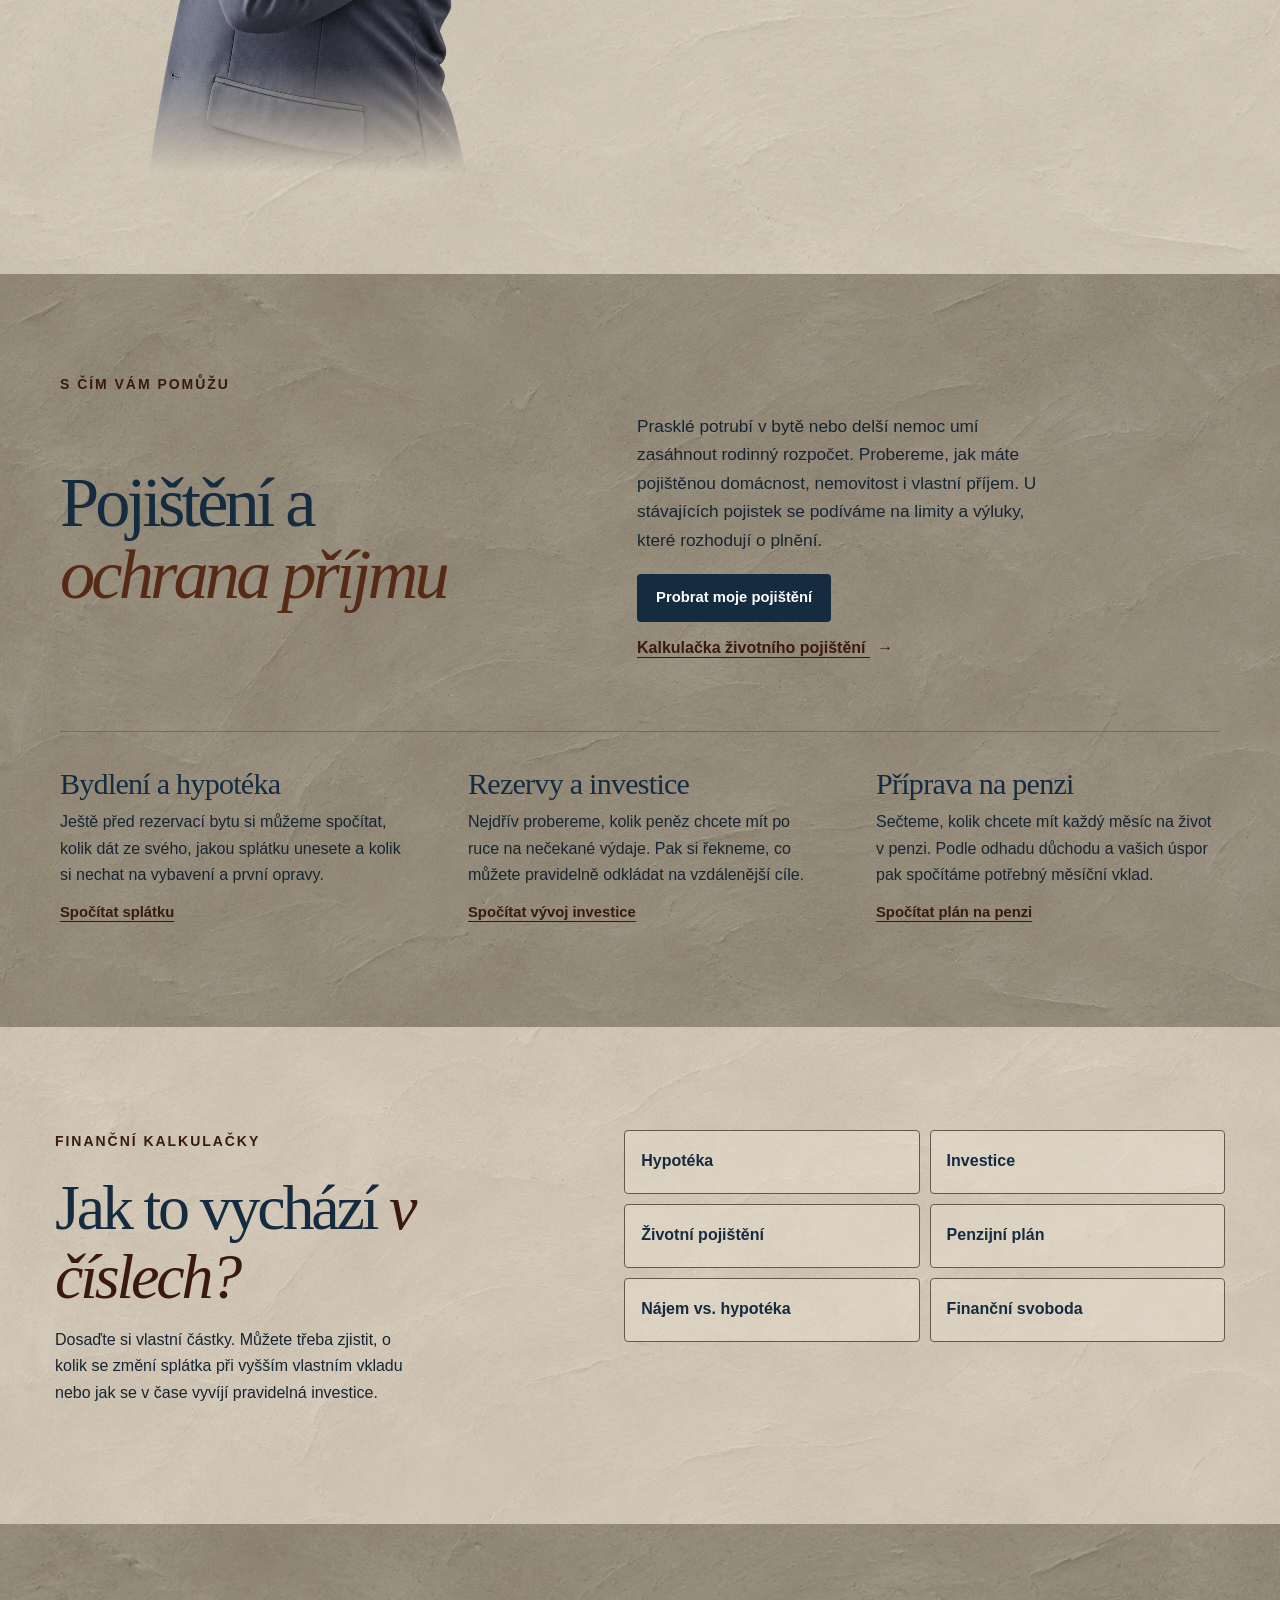
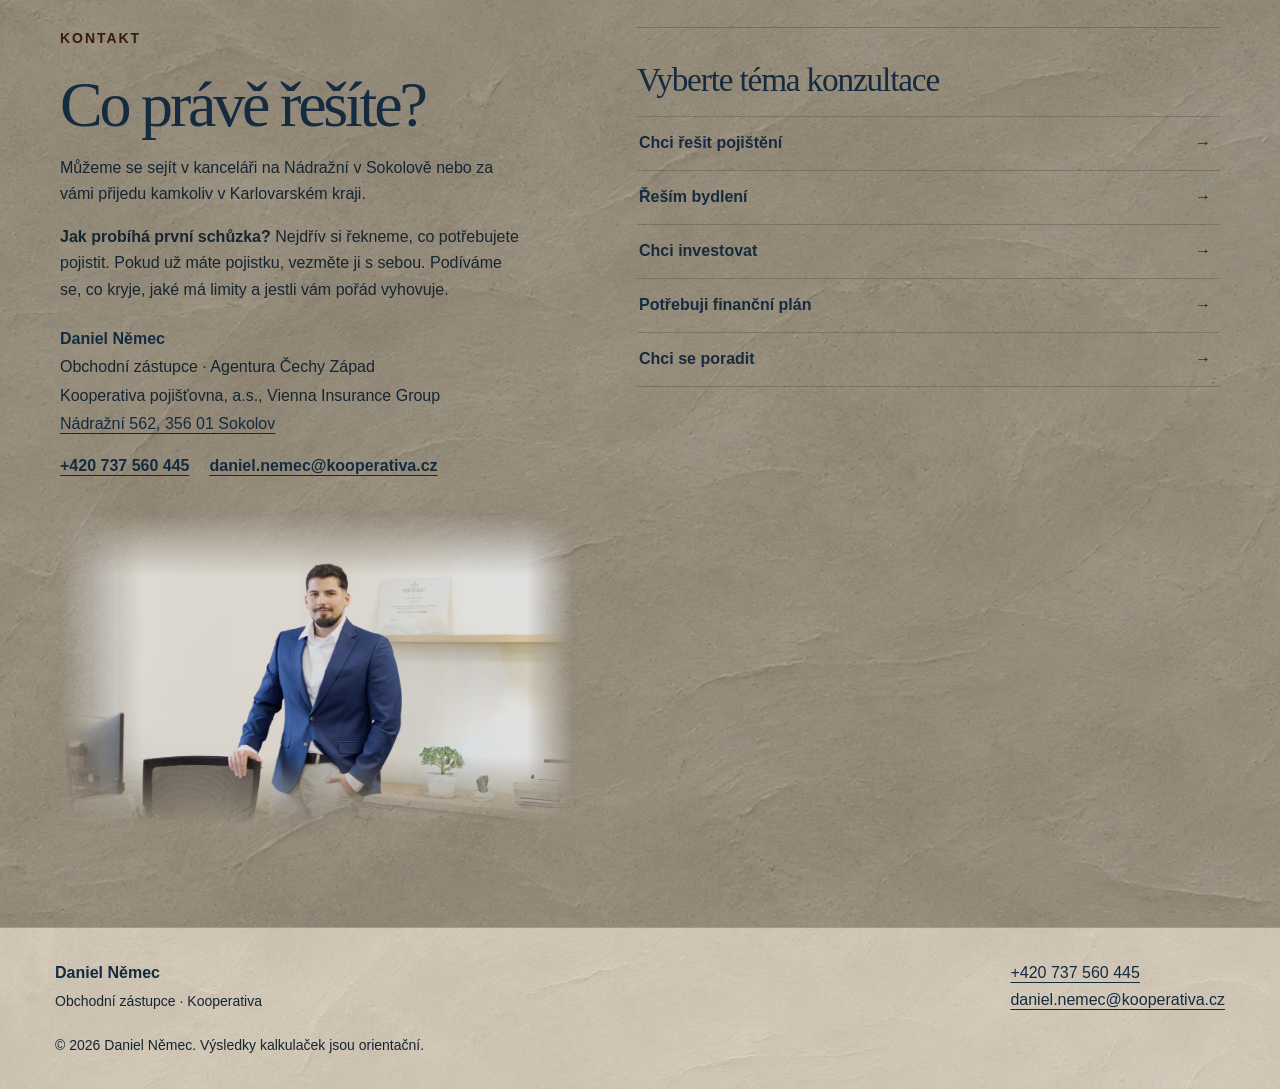
==== commit bd27e60e: "Fix homepage header overlap and open consultation form directly" ====
--- a/index.html
+++ b/index.html
@@ -6,15 +6,15 @@
   <meta name="description" content="Daniel Němec, obchodní zástupce Kooperativy v Sokolově. Probereme pojištění rodiny a majetku, bydlení a finanční rezervy. Domluvte si schůzku na Nádražní 562.">
   <meta name="theme-color" content="#f8f6f1">
   <title>Finanční poradce v Sokolově | Daniel Němec</title>
-  <link rel="canonical" href="https://mnanalysiscz-collab.github.io/DanielNemecweb/">
+  <link rel="canonical" href="https://nemecfinance.cz/">
   <script type="application/ld+json">
     {
       "@context": "https://schema.org",
       "@type": "Person",
-      "@id": "https://mnanalysiscz-collab.github.io/DanielNemecweb/#daniel-nemec",
+      "@id": "https://nemecfinance.cz/#daniel-nemec",
       "name": "Daniel Němec",
-      "url": "https://mnanalysiscz-collab.github.io/DanielNemecweb/",
-      "image": "https://mnanalysiscz-collab.github.io/DanielNemecweb/assets/daniel-kancelar.webp",
+      "url": "https://nemecfinance.cz/",
+      "image": "https://nemecfinance.cz/assets/daniel-kancelar.webp",
       "jobTitle": "Obchodní zástupce Kooperativy",
       "telephone": "+420737560445",
       "email": "daniel.nemec@kooperativa.cz",
@@ -35,8 +35,8 @@
       }
     }
   </script>
-  <link rel="stylesheet" href="styles.css?v=konzultace-pojisteni-1">
-  <script src="script.js?v=scroll-cisty-1" defer></script>
+  <link rel="stylesheet" href="styles.css?v=konzultace-primo-1">
+  <script src="script.js?v=konzultace-primo-1" defer></script>
 </head>
 <body class="home-page">
   <a class="skip-link" href="#top">Přejít k obsahu</a>
@@ -63,7 +63,7 @@
           <h1 id="hero-title">Rozhodnutí, která dávají smysl <em>dnes i zítra.</em></h1>
           <p class="hero-lead">V Sokolově pomáhám s pojištěním rodiny a majetku. Probereme i bydlení a spočítáme, jak velkou rezervu si nechat.</p>
           <div class="hero-actions">
-            <a class="button button-primary" href="#kontakt">Domluvit konzultaci</a>
+            <a class="button button-primary" href="#kontaktni-formular" data-open-contact>Domluvit konzultaci</a>
             <a class="button button-outline" href="kalkulacky.html">Vyzkoušet kalkulačky</a>
           </div>
         </div>
@@ -141,7 +141,7 @@
         <div class="contact-copy">
           <p class="section-label">Kontakt</p>
           <h2 id="contact-title">Co právě řešíte?</h2>
-          <p>Můžeme se sejít v kanceláři na Nádražní v Sokolově.</p>
+          <p>Můžeme se sejít v kanceláři na Nádražní v Sokolově nebo za vámi přijedu kamkoliv v Karlovarském kraji.</p>
           <p><strong>Jak probíhá první schůzka?</strong> Nejdřív si řekneme, co potřebujete pojistit. Pokud už máte pojistku, vezměte ji s sebou. Podíváme se, co kryje, jaké má limity a jestli vám pořád vyhovuje.</p>
           <address>
             <strong>Daniel Němec</strong>
@@ -154,7 +154,7 @@
             <a href="mailto:daniel.nemec@kooperativa.cz">daniel.nemec@kooperativa.cz</a>
           </div>
         </div>
-        <div class="contact-journey" id="kontaktni-formular">
+        <div class="contact-journey" id="kontaktni-formular" tabindex="-1">
           <div class="contact-step" id="futureStep">
             <h3>Vyberte téma konzultace</h3>
             <div class="future-picker" role="group" aria-label="Téma konzultace">
@@ -168,7 +168,7 @@
           </div>
 
           <div class="contact-step" id="formStep" hidden>
-            <form class="contact-form" id="contactForm" action="https://formsubmit.co/daniel.nemec@kooperativa.cz" method="POST" novalidate>
+            <form class="contact-form" id="contactForm" action="https://formsubmit.co/dany.nemec@seznam.cz" method="POST" novalidate>
               <input type="hidden" name="_subject" id="contactSubject" value="Nová poptávka z webu Daniela Němce">
               <input type="hidden" name="_template" value="table">
               <input type="text" name="_honey" tabindex="-1" autocomplete="off" hidden>
@@ -177,18 +177,25 @@
                 <div><h3>Nechte mi na sebe kontakt</h3><p id="selectedFuture"></p></div>
                 <button class="text-link" id="changeFuture" type="button">Změnit téma</button>
               </div>
+              <label>Jméno a příjmení<input type="text" name="jmeno" autocomplete="name" required></label>
+              <p class="contact-note" id="contact-method-note">Pro zpětný kontakt stačí vyplnit telefon nebo e-mail.</p>
               <div class="form-row">
-                <label>Jméno a příjmení<input type="text" name="jmeno" autocomplete="name" required></label>
-                <label>Telefon<input type="tel" name="telefon" autocomplete="tel" required></label>
+                <label>Telefon<input type="tel" name="telefon" autocomplete="tel" aria-describedby="contact-method-note"></label>
+                <label>E-mail<input type="email" name="email" autocomplete="email" aria-describedby="contact-method-note"></label>
               </div>
-              <label>E-mail<input type="email" name="email" autocomplete="email" required></label>
               <label><span>Co aktuálně řešíte? <span class="contact-optional">(volitelné)</span></span><textarea name="zprava" rows="4" placeholder="Stačí pár vět."></textarea></label>
               <label class="consent"><input type="checkbox" name="souhlas" value="ano" required><span>Souhlasím se zpracováním údajů za účelem zpětného kontaktování.</span></label>
               <button class="button button-primary" type="submit">Odeslat zprávu <span aria-hidden="true">→</span></button>
-              <p class="contact-note">Zpráva přijde na daniel.nemec@kooperativa.cz. První rozhovor je nezávazný.</p>
-              <p class="contact-note">Odeslání zajišťuje <a href="https://formsubmit.co/privacy.pdf" target="_blank" rel="noopener noreferrer">FormSubmit</a>. Před odesláním můžete být vyzváni k ověření proti spamu.</p>
+              <p class="contact-note">První rozhovor je nezávazný.</p>
               <p class="form-status" id="formStatus" role="status"></p>
             </form>
+            <dialog class="contact-confirm plaster-section plaster-section--light" id="contactConfirm" aria-labelledby="contact-confirm-title">
+              <h3 id="contact-confirm-title">Opravdu chcete odeslat zprávu?</h3>
+              <form method="dialog" class="contact-confirm-actions">
+                <button class="button button-outline" value="no" autofocus>Ne</button>
+                <button class="button button-primary" value="yes">Ano</button>
+              </form>
+            </dialog>
           </div>
         </div>
         <figure class="contact-photo">
@@ -205,6 +212,6 @@
       <p class="footer-legal">© <span id="year">2026</span> Daniel Němec. Výsledky kalkulaček jsou orientační.</p>
     </div>
   </footer>
-  <script src="contact.js?v=konzultace-pojisteni-1" defer></script>
+  <script src="contact.js?v=konzultace-primo-1" defer></script>
 </body>
 </html>
--- a/styles.css
+++ b/styles.css
@@ -9,6 +9,7 @@
   --plaster-base: #c3baaa;
   --brand-height: clamp(88px, 7.7vw, 112px);
   --header-height: calc(var(--brand-height) + 12px);
+  --compact-brand-height: clamp(43px, 4.2vw, 57px);
   --white: #fff;
   --line: #dbd9d4;
   --accent: #3a1a0d;
@@ -18,6 +19,7 @@
 }
 * { box-sizing: border-box; }
 html { scroll-behavior: smooth; scroll-padding-top: calc(var(--header-height) + 12px); }
+html:has(> .home-page) { scroll-padding-top: 0; }
 body { margin: 0; background: var(--plaster-base); color: var(--ink); font: 1rem/1.65 var(--sans); }
 img { display: block; max-width: 100%; height: auto; }
 a { color: inherit; text-underline-offset: .23em; }
@@ -68,7 +70,7 @@
     filter: drop-shadow(0 3px 7px #63301d55);
   }
 }
-.site-header.is-compact { --active-brand-height: clamp(43px, 4.2vw, 57px); }
+.site-header.is-compact { --active-brand-height: var(--compact-brand-height); }
 .header-inner { transition: min-height .3s ease; }
 .calculator-page { padding-top: calc(var(--header-height) + 1px); }
 .main-nav { display: flex; align-items: center; gap: clamp(18px, 3vw, 42px); }
@@ -94,11 +96,11 @@
   background:
     var(--plaster-tone),
     var(--plaster-base) var(--plaster-image) center 42% / cover no-repeat;
-  mask-image: linear-gradient(#000 0 calc(100% - 38px), transparent);
+  mask-image: linear-gradient(#000 0 calc(100% - 30px), transparent);
   opacity: 0;
   transition: opacity .2s ease;
 }
-.home-page .site-header.is-past-hero::before { opacity: 1; }
+.home-page .site-header.has-plaster-backdrop::before { opacity: 1; }
 .home-page .header-inner {
   width: var(--home-content-width);
 }
@@ -291,6 +293,7 @@
 .contact-journey {
   grid-area: form;
   min-width: 0;
+  scroll-margin-top: calc(var(--compact-brand-height) + 24px);
   border-top: 1px solid #6a594999;
   padding-top: clamp(22px, 3vw, 34px);
 }
@@ -337,6 +340,22 @@
 .contact-note { margin: 9px 0 0; }
 .contact-note a, .form-status { color: var(--accent); }
 .form-status:empty { display: none; }
+.contact-confirm {
+  width: min(22rem, calc(100% - 2rem));
+  padding: 18px;
+  border: 1px solid #746451;
+  border-radius: 4px;
+  color: var(--ink);
+}
+.contact-confirm h3 { font-size: 1.25rem; line-height: 1.2; }
+.contact-confirm::backdrop { background: #142b4080; }
+.contact-confirm-actions {
+  display: flex;
+  justify-content: flex-end;
+  gap: 8px;
+  margin-top: 14px;
+}
+.contact-confirm-actions .button { min-width: 52px; min-height: 42px; padding: 6px 12px; }
 .site-footer {
   padding-block: 32px;
   border-top: 1px solid #a2998c;
